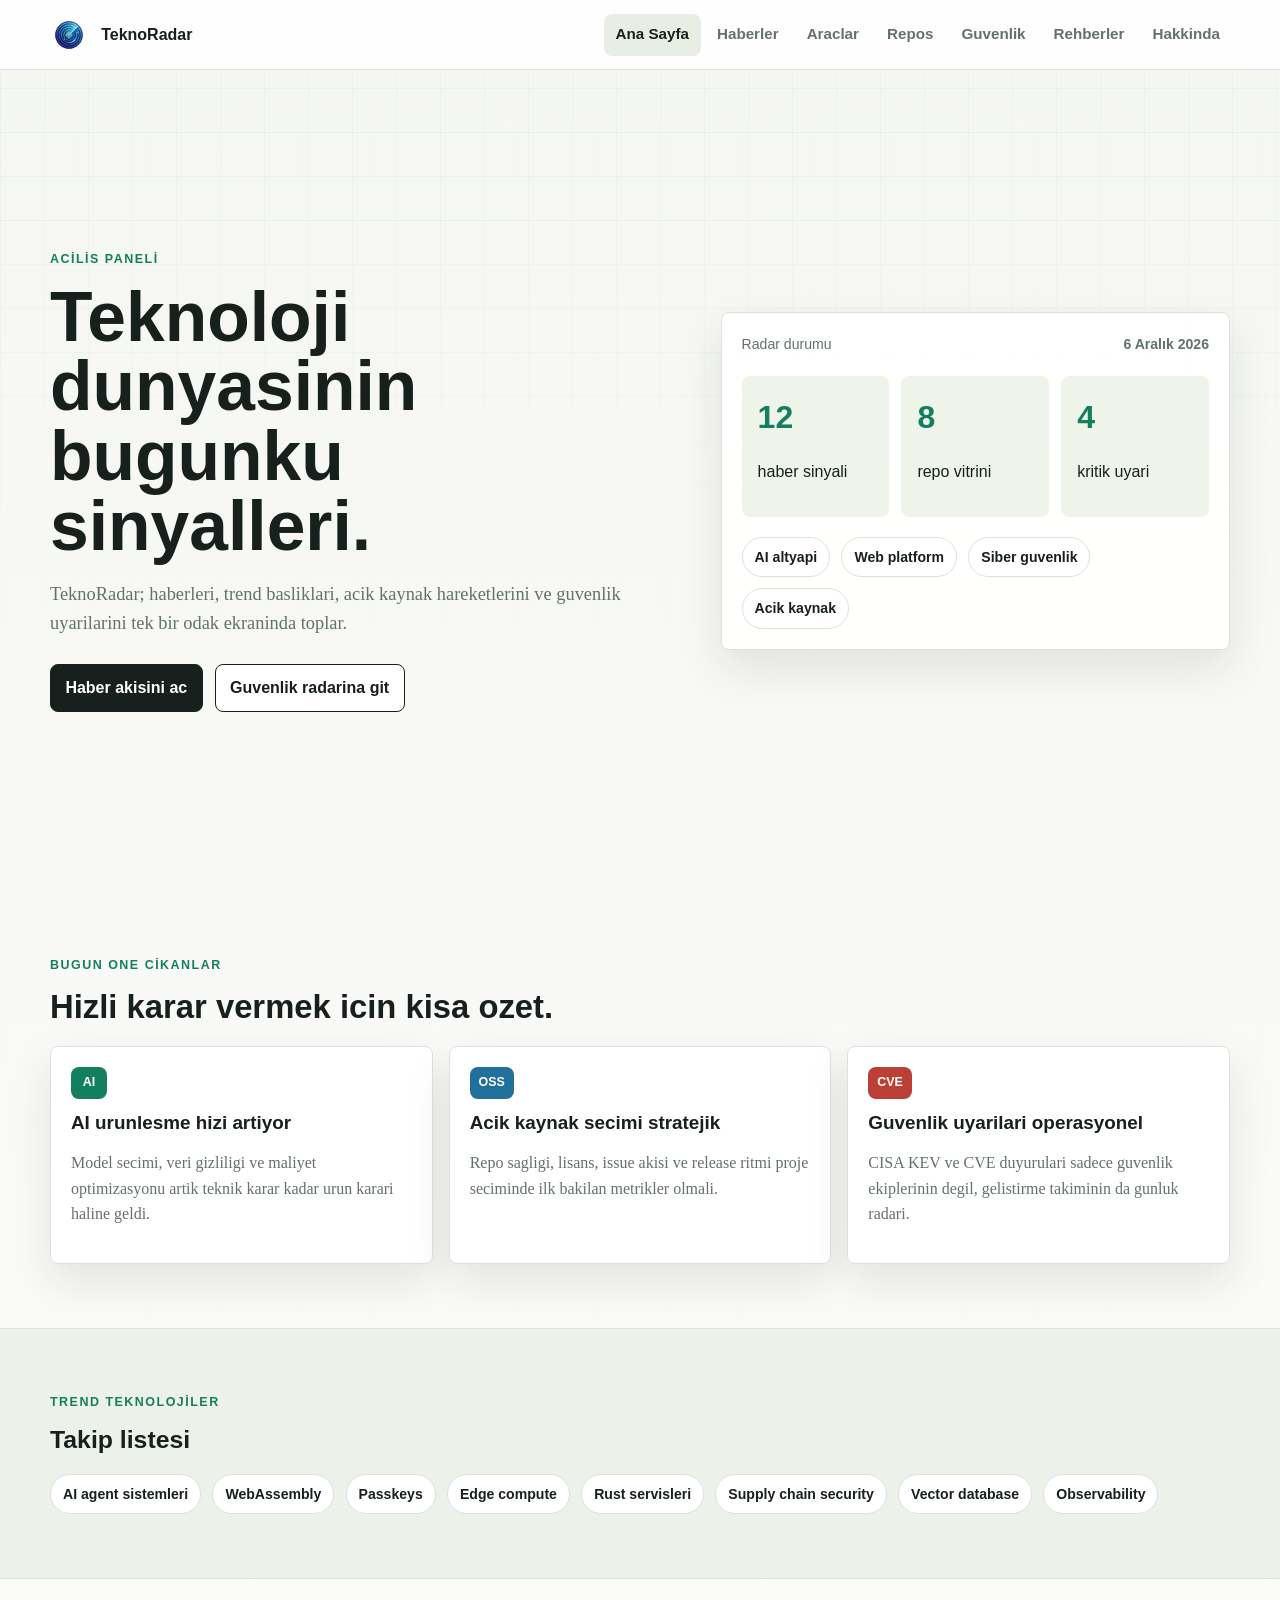
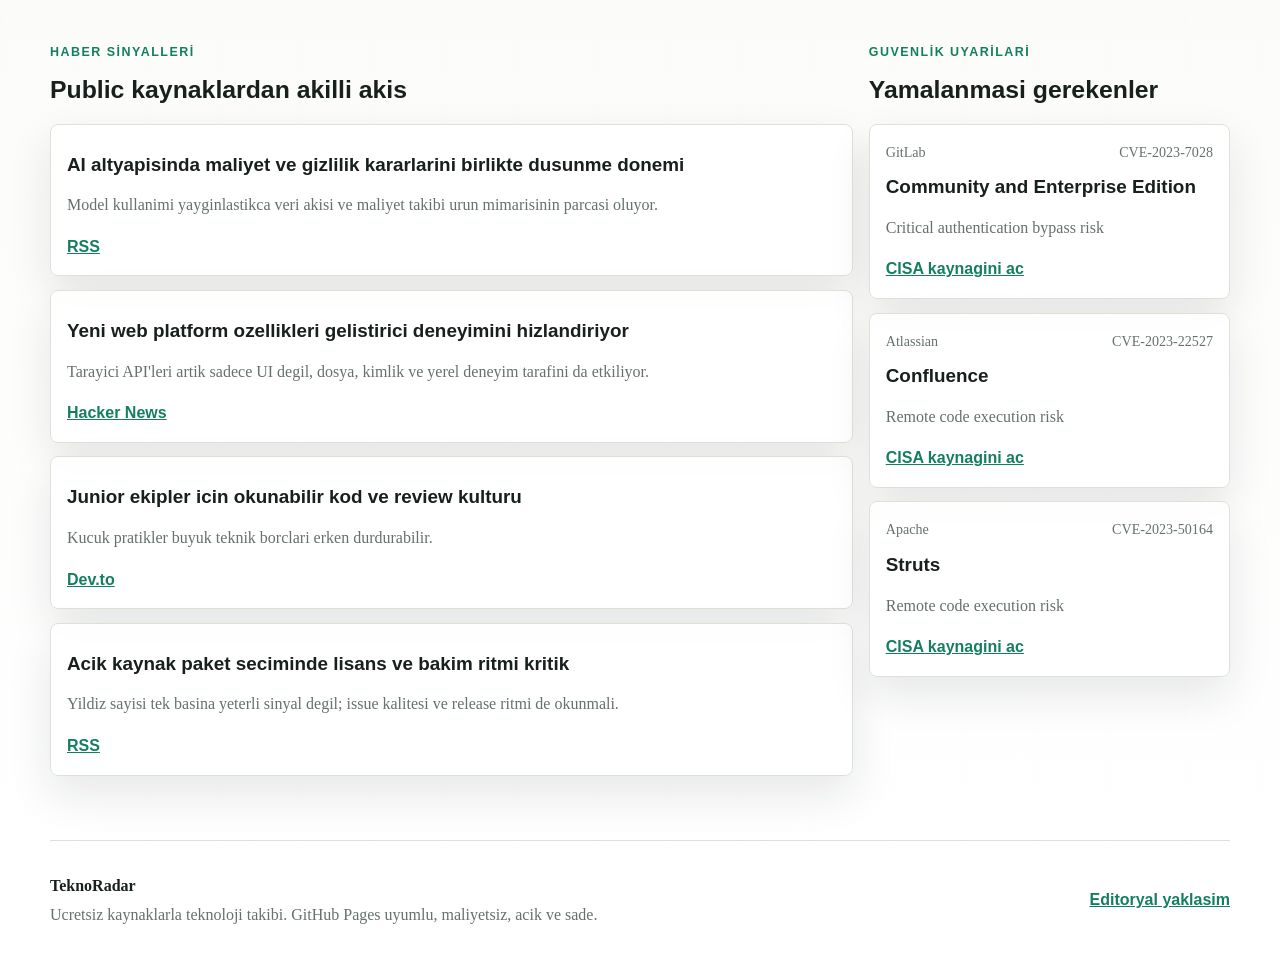
==== index.html @ c49595be "Project changed" ====
<!doctype html>
<html lang="tr">
  <head>
    <meta charset="utf-8">
    <meta name="viewport" content="width=device-width, initial-scale=1">
    <meta name="description" content="TeknoRadar; teknoloji haberleri, acik kaynak projeler, gelistirici araclari ve guvenlik uyarilarini tek ekranda toplayan ucretsiz teknoloji merkezidir.">
    <meta property="og:title" content="TeknoRadar">
    <meta property="og:description" content="Bugunun teknoloji sinyallerini, acik kaynak projelerini ve guvenlik uyarilarini tek panelde takip edin.">
    <meta property="og:type" content="website">
    <title>TeknoRadar | Teknoloji Sinyal Merkezi</title>
    <link rel="icon" href="images/logo.png">
    <link rel="stylesheet" href="style.css">
  </head>
  <body>
    <header class="site-header">
      <a class="brand" href="index.html" aria-label="TeknoRadar ana sayfa">
        <img src="images/logo.png" alt="TeknoRadar" class="brand-logo">
        <span>TeknoRadar</span>
      </a>
      <button class="menu-button" type="button" data-menu-toggle aria-label="Menuyu ac veya kapat">
        <span></span>
        <span></span>
        <span></span>
      </button>
      <nav class="site-nav" data-nav>
        <a href="index.html" aria-current="page">Ana Sayfa</a>
        <a href="haberler.html">Haberler</a>
        <a href="araclar.html">Araclar</a>
        <a href="repos.html">Repos</a>
        <a href="guvenlik.html">Guvenlik</a>
        <a href="rehberler.html">Rehberler</a>
        <a href="hakkinda.html">Hakkinda</a>
      </nav>
    </header>

    <main>
      <section class="hero hero-dashboard">
        <div class="hero-copy">
          <p class="eyebrow">Acilis paneli</p>
          <h1>Teknoloji dunyasinin bugunku sinyalleri.</h1>
          <p class="hero-text">TeknoRadar; haberleri, trend basliklari, acik kaynak hareketlerini ve guvenlik uyarilarini tek bir odak ekraninda toplar.</p>
          <div class="hero-actions">
            <a class="button primary" href="haberler.html">Haber akisini ac</a>
            <a class="button ghost" href="guvenlik.html">Guvenlik radarina git</a>
          </div>
        </div>
        <aside class="signal-board" aria-label="Canli teknoloji ozeti">
          <div class="signal-board-header">
            <span>Radar durumu</span>
            <strong data-current-date>Bugun</strong>
          </div>
          <div class="signal-grid">
            <div>
              <span class="metric" data-metric="news">12</span>
              <p>haber sinyali</p>
            </div>
            <div>
              <span class="metric" data-metric="repos">8</span>
              <p>repo vitrini</p>
            </div>
            <div>
              <span class="metric" data-metric="security">4</span>
              <p>kritik uyari</p>
            </div>
          </div>
          <div class="pulse-list">
            <span>AI altyapi</span>
            <span>Web platform</span>
            <span>Siber guvenlik</span>
            <span>Acik kaynak</span>
          </div>
        </aside>
      </section>

      <section class="section">
        <div class="section-heading">
          <p class="eyebrow">Bugun one cikanlar</p>
          <h2>Hizli karar vermek icin kisa ozet.</h2>
        </div>
        <div class="feature-grid">
          <article class="feature-card accent-green">
            <span class="icon-chip" aria-hidden="true">AI</span>
            <h3>AI urunlesme hizi artiyor</h3>
            <p>Model secimi, veri gizliligi ve maliyet optimizasyonu artik teknik karar kadar urun karari haline geldi.</p>
          </article>
          <article class="feature-card accent-blue">
            <span class="icon-chip" aria-hidden="true">OSS</span>
            <h3>Acik kaynak secimi stratejik</h3>
            <p>Repo sagligi, lisans, issue akisi ve release ritmi proje seciminde ilk bakilan metrikler olmali.</p>
          </article>
          <article class="feature-card accent-red">
            <span class="icon-chip" aria-hidden="true">CVE</span>
            <h3>Guvenlik uyarilari operasyonel</h3>
            <p>CISA KEV ve CVE duyurulari sadece guvenlik ekiplerinin degil, gelistirme takiminin da gunluk radari.</p>
          </article>
        </div>
      </section>

      <section class="section band">
        <div class="section-heading compact">
          <p class="eyebrow">Trend teknolojiler</p>
          <h2>Takip listesi</h2>
        </div>
        <div class="trend-strip" data-trends></div>
      </section>

      <section class="section two-column">
        <div>
          <div class="section-heading compact">
            <p class="eyebrow">Haber sinyalleri</p>
            <h2>Public kaynaklardan akilli akis</h2>
          </div>
          <div class="stack-list" data-home-news>
            <p class="loading">Haberler yukleniyor...</p>
          </div>
        </div>
        <div>
          <div class="section-heading compact">
            <p class="eyebrow">Guvenlik uyarilari</p>
            <h2>Yamalanmasi gerekenler</h2>
          </div>
          <div class="stack-list" data-home-security>
            <p class="loading">Guvenlik verileri yukleniyor...</p>
          </div>
        </div>
      </section>
    </main>

    <footer class="site-footer">
      <div>
        <strong>TeknoRadar</strong>
        <p>Ucretsiz kaynaklarla teknoloji takibi. GitHub Pages uyumlu, maliyetsiz, acik ve sade.</p>
      </div>
      <a href="hakkinda.html">Editoryal yaklasim</a>
    </footer>

    <script src="app.js" defer></script>
  </body>
</html>
---- style.css ----
:root {
  color-scheme: light;
  --ink: #18201d;
  --muted: #65716b;
  --soft: #f3f5ef;
  --paper: #ffffff;
  --line: #dce2d8;
  --green: #147f5f;
  --blue: #216f9b;
  --red: #bc3f36;
  --yellow: #d39a25;
  --graphite: #232826;
  --shadow: 0 18px 44px rgba(24, 32, 29, 0.1);
  --radius: 8px;
}

* {
  box-sizing: border-box;
}

html {
  scroll-behavior: smooth;
}

body {
  margin: 0;
  color: var(--ink);
  background:
    linear-gradient(180deg, rgba(243, 245, 239, 0.86), rgba(255, 255, 255, 0.92)),
    repeating-linear-gradient(90deg, rgba(24, 32, 29, 0.04) 0 1px, transparent 1px 74px);
  font-family: Georgia, "Times New Roman", serif;
  line-height: 1.6;
}

body::before {
  content: "";
  position: fixed;
  inset: 0;
  z-index: -1;
  background-image:
    linear-gradient(rgba(20, 127, 95, 0.07) 1px, transparent 1px),
    linear-gradient(90deg, rgba(33, 111, 155, 0.05) 1px, transparent 1px);
  background-size: 44px 44px;
  mask-image: linear-gradient(to bottom, black, transparent 70%);
}

a {
  color: inherit;
}

img {
  max-width: 100%;
}

.site-header {
  position: sticky;
  top: 0;
  z-index: 10;
  display: flex;
  align-items: center;
  justify-content: space-between;
  gap: 1.25rem;
  padding: 0.85rem clamp(1rem, 4vw, 3rem);
  border-bottom: 1px solid rgba(24, 32, 29, 0.12);
  background: rgba(255, 255, 255, 0.88);
  backdrop-filter: blur(14px);
}

.brand {
  display: inline-flex;
  align-items: center;
  gap: 0.7rem;
  color: var(--ink);
  font-family: "Trebuchet MS", Verdana, sans-serif;
  font-weight: 900;
  text-decoration: none;
}

.brand-logo {
  width: 42px;
  height: 42px;
  object-fit: contain;
}

.site-nav {
  display: flex;
  align-items: center;
  gap: 0.25rem;
  font-family: "Trebuchet MS", Verdana, sans-serif;
}

.site-nav a {
  padding: 0.55rem 0.75rem;
  border-radius: var(--radius);
  color: var(--muted);
  font-size: 0.95rem;
  font-weight: 800;
  text-decoration: none;
}

.site-nav a:hover,
.site-nav a[aria-current="page"] {
  color: var(--ink);
  background: #e8eee4;
}

.menu-button {
  display: none;
  width: 42px;
  height: 42px;
  border: 1px solid var(--line);
  border-radius: var(--radius);
  background: var(--paper);
}

.menu-button span {
  display: block;
  width: 18px;
  height: 2px;
  margin: 4px auto;
  background: var(--ink);
}

.hero,
.page-hero,
.section,
.site-footer {
  width: min(1180px, calc(100% - 2rem));
  margin-inline: auto;
}

.hero {
  display: grid;
  grid-template-columns: minmax(0, 1.1fr) minmax(340px, 0.9fr);
  gap: clamp(1.25rem, 4vw, 3rem);
  min-height: calc(100vh - 78px);
  align-items: center;
  padding-block: clamp(2rem, 5vw, 4rem);
}

.hero h1,
.page-hero h1 {
  max-width: 820px;
  margin: 0;
  font-family: "Trebuchet MS", Verdana, sans-serif;
  font-size: 4.35rem;
  line-height: 1;
  letter-spacing: 0;
}

.hero-text,
.page-hero p {
  max-width: 680px;
  color: var(--muted);
  font-size: 1.15rem;
}

.eyebrow {
  margin: 0 0 0.8rem;
  color: var(--green);
  font-family: "Trebuchet MS", Verdana, sans-serif;
  font-size: 0.78rem;
  font-weight: 900;
  letter-spacing: 0.12em;
  text-transform: uppercase;
}

.hero-actions {
  display: flex;
  flex-wrap: wrap;
  gap: 0.75rem;
  margin-top: 1.6rem;
}

.button,
.filter-button {
  display: inline-flex;
  align-items: center;
  justify-content: center;
  min-height: 42px;
  border: 1px solid var(--ink);
  border-radius: var(--radius);
  padding: 0.65rem 0.9rem;
  font-family: "Trebuchet MS", Verdana, sans-serif;
  font-weight: 900;
  text-decoration: none;
  cursor: pointer;
}

.button.primary,
.filter-button.active {
  color: #fff;
  background: var(--ink);
}

.button.ghost,
.filter-button {
  color: var(--ink);
  background: var(--paper);
}

.signal-board,
.source-panel,
.check-panel,
.text-panel,
.feature-card,
.resource-card,
.repo-card,
.guide-card,
.feed-item,
.stack-item {
  border: 1px solid var(--line);
  border-radius: var(--radius);
  background: rgba(255, 255, 255, 0.9);
  box-shadow: var(--shadow);
}

.signal-board {
  padding: 1.25rem;
  font-family: "Trebuchet MS", Verdana, sans-serif;
}

.signal-board-header,
.feed-meta,
.card-meta,
.repo-stats {
  display: flex;
  align-items: center;
  justify-content: space-between;
  gap: 1rem;
  color: var(--muted);
  font-size: 0.88rem;
}

.signal-grid {
  display: grid;
  grid-template-columns: repeat(3, minmax(0, 1fr));
  gap: 0.75rem;
  margin-block: 1.25rem;
}

.signal-grid div {
  min-height: 112px;
  padding: 1rem;
  border-radius: var(--radius);
  background: #eef4e9;
}

.metric {
  display: block;
  color: var(--green);
  font-size: 2rem;
  font-weight: 900;
}

.pulse-list,
.trend-strip,
.toolbar,
.source-list {
  display: flex;
  flex-wrap: wrap;
  gap: 0.7rem;
}

.pulse-list span,
.trend-chip {
  border: 1px solid var(--line);
  border-radius: 999px;
  padding: 0.5rem 0.75rem;
  background: var(--paper);
  font-family: "Trebuchet MS", Verdana, sans-serif;
  font-size: 0.88rem;
  font-weight: 800;
}

.section {
  padding-block: clamp(2rem, 5vw, 4rem);
}

.section-heading {
  margin-bottom: 1.25rem;
}

.section-heading h2,
.source-panel h2,
.check-panel h2,
.text-panel h2 {
  margin: 0;
  font-family: "Trebuchet MS", Verdana, sans-serif;
  font-size: 2.05rem;
  line-height: 1.12;
  letter-spacing: 0;
}

.section-heading.compact h2 {
  font-size: 1.55rem;
}

.feature-grid,
.resource-grid,
.repo-grid,
.guide-grid,
.principle-grid {
  display: grid;
  grid-template-columns: repeat(3, minmax(0, 1fr));
  gap: 1rem;
}

.feature-card,
.resource-card,
.repo-card,
.guide-card,
.text-panel {
  padding: 1.25rem;
}

.feature-card h3,
.resource-card h3,
.repo-card h3,
.guide-card h3,
.feed-item h3,
.stack-item h3 {
  margin: 0.75rem 0 0.4rem;
  font-family: "Trebuchet MS", Verdana, sans-serif;
  font-size: 1.18rem;
  line-height: 1.25;
  letter-spacing: 0;
}

.feature-card p,
.resource-card p,
.repo-card p,
.guide-card p,
.feed-item p,
.stack-item p,
.text-panel p,
.source-panel p,
.check-panel label {
  color: var(--muted);
}

.icon-chip,
.tag {
  display: inline-flex;
  align-items: center;
  justify-content: center;
  min-width: 36px;
  height: 32px;
  border-radius: var(--radius);
  padding-inline: 0.55rem;
  color: #fff;
  background: var(--graphite);
  font-family: "Trebuchet MS", Verdana, sans-serif;
  font-size: 0.78rem;
  font-weight: 900;
}

.accent-green .icon-chip { background: var(--green); }
.accent-blue .icon-chip { background: var(--blue); }
.accent-red .icon-chip { background: var(--red); }

.band {
  width: 100%;
  max-width: none;
  padding-inline: max(1rem, calc((100% - 1180px) / 2));
  border-block: 1px solid var(--line);
  background: rgba(232, 238, 228, 0.76);
}

.two-column,
.news-layout {
  display: grid;
  grid-template-columns: minmax(0, 1fr) minmax(300px, 0.45fr);
  gap: 1rem;
  align-items: start;
}

.stack-list,
.feed-list {
  display: grid;
  gap: 0.85rem;
}

.stack-item,
.feed-item {
  padding: 1rem;
}

.feed-item a,
.stack-item a,
.resource-card a,
.repo-card a,
.source-list a,
.site-footer a {
  color: var(--green);
  font-family: "Trebuchet MS", Verdana, sans-serif;
  font-weight: 900;
}

.source-panel,
.check-panel {
  padding: 1.25rem;
  position: sticky;
  top: 92px;
}

.check-panel {
  display: grid;
  gap: 0.8rem;
}

.check-panel label {
  display: flex;
  align-items: flex-start;
  gap: 0.6rem;
}

.page-hero {
  padding-block: clamp(3rem, 7vw, 5rem) clamp(1.5rem, 4vw, 3rem);
}

.toolbar {
  width: min(1180px, calc(100% - 2rem));
  margin: 0 auto;
  padding-bottom: 1rem;
}

.resource-card,
.repo-card,
.guide-card {
  display: grid;
  gap: 0.65rem;
}

.repo-stats span {
  padding: 0.25rem 0.45rem;
  border-radius: var(--radius);
  background: #edf2e9;
}

.principle-grid {
  grid-template-columns: repeat(4, minmax(0, 1fr));
}

.principle-grid div {
  display: grid;
  gap: 0.3rem;
  padding: 1rem;
  border-left: 4px solid var(--green);
  background: rgba(255, 255, 255, 0.66);
}

.principle-grid strong {
  font-family: "Trebuchet MS", Verdana, sans-serif;
}

.principle-grid span,
.loading {
  color: var(--muted);
}

.site-footer {
  display: flex;
  align-items: center;
  justify-content: space-between;
  gap: 1rem;
  padding-block: 2rem;
  border-top: 1px solid var(--line);
}

.site-footer p {
  margin: 0.25rem 0 0;
  color: var(--muted);
}

@media (max-width: 940px) {
  .menu-button {
    display: block;
  }

  .site-nav {
    position: absolute;
    inset: 100% 1rem auto 1rem;
    display: none;
    flex-direction: column;
    align-items: stretch;
    padding: 0.75rem;
    border: 1px solid var(--line);
    border-radius: var(--radius);
    background: var(--paper);
    box-shadow: var(--shadow);
  }

  .site-nav.is-open {
    display: flex;
  }

  .hero,
  .two-column,
  .news-layout {
    grid-template-columns: 1fr;
  }

  .hero {
    min-height: auto;
  }

  .hero h1,
  .page-hero h1 {
    font-size: 3rem;
  }

  .feature-grid,
  .resource-grid,
  .repo-grid,
  .guide-grid,
  .principle-grid {
    grid-template-columns: repeat(2, minmax(0, 1fr));
  }

  .source-panel,
  .check-panel {
    position: static;
  }
}

@media (max-width: 620px) {
  .hero,
  .page-hero,
  .section,
  .site-footer,
  .toolbar {
    width: min(100% - 1rem, 1180px);
  }

  .site-header {
    padding-inline: 0.75rem;
  }

  .brand span {
    font-size: 0.95rem;
  }

  .hero h1,
  .page-hero h1 {
    font-size: 2.35rem;
  }

  .signal-grid,
  .feature-grid,
  .resource-grid,
  .repo-grid,
  .guide-grid,
  .principle-grid {
    grid-template-columns: 1fr;
  }

  .hero-actions,
  .button,
  .filter-button,
  .site-footer {
    width: 100%;
  }

  .site-footer {
    flex-direction: column;
    align-items: flex-start;
  }
}
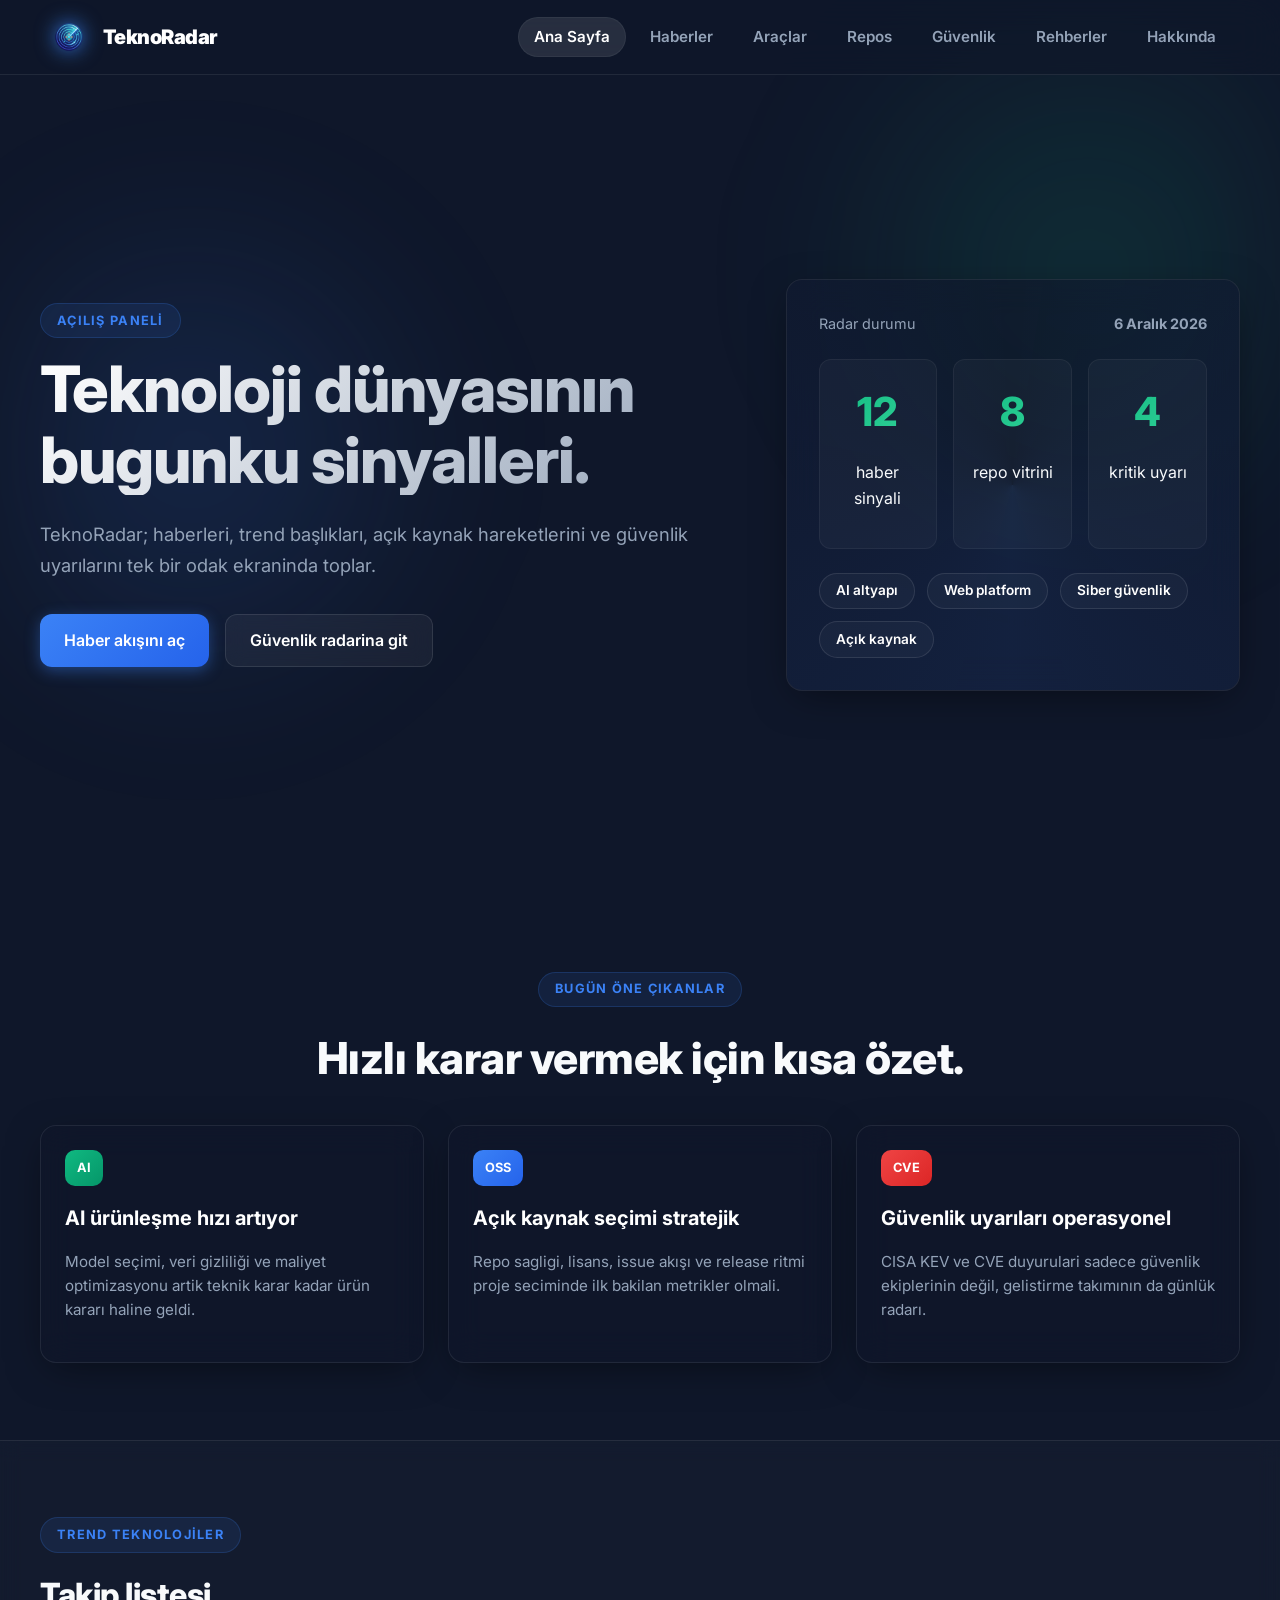
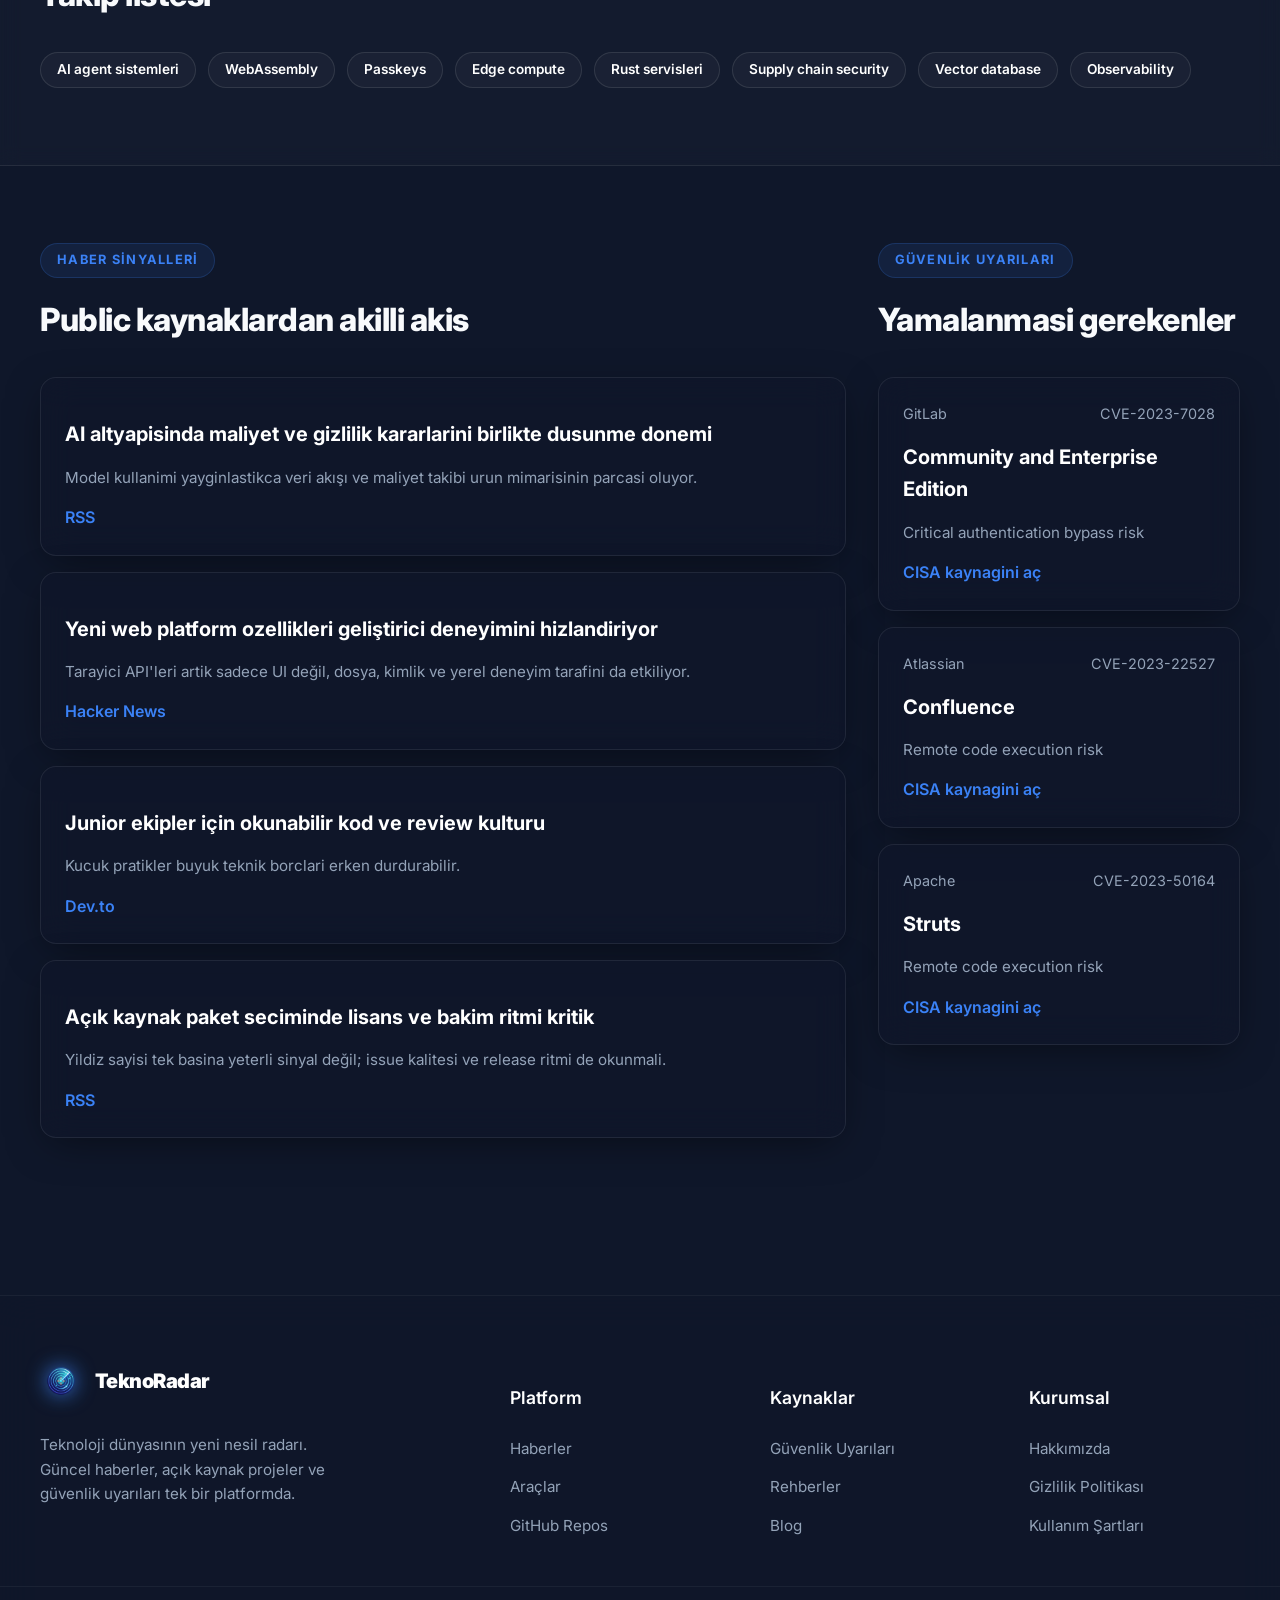
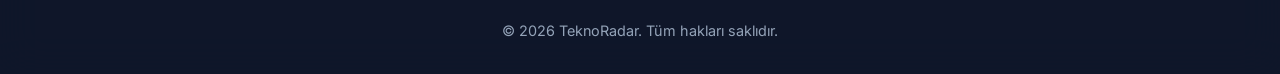
==== commit 674fe8d3: "Refactor: Professional file structure, UI design, and Turkish localization" ====
--- a/index.html
+++ b/index.html
@@ -3,13 +3,13 @@
   <head>
     <meta charset="utf-8">
     <meta name="viewport" content="width=device-width, initial-scale=1">
-    <meta name="description" content="TeknoRadar; teknoloji haberleri, acik kaynak projeler, gelistirici araclari ve guvenlik uyarilarini tek ekranda toplayan ucretsiz teknoloji merkezidir.">
+    <meta name="description" content="TeknoRadar; teknoloji haberleri, açık kaynak projeler, geliştirici araclari ve güvenlik uyarılarını tek ekranda toplayan ücretsiz teknoloji merkezidir.">
     <meta property="og:title" content="TeknoRadar">
-    <meta property="og:description" content="Bugunun teknoloji sinyallerini, acik kaynak projelerini ve guvenlik uyarilarini tek panelde takip edin.">
+    <meta property="og:description" content="Bugünün teknoloji sinyallerini, açık kaynak projelerini ve güvenlik uyarılarını tek panelde takip edin.">
     <meta property="og:type" content="website">
     <title>TeknoRadar | Teknoloji Sinyal Merkezi</title>
     <link rel="icon" href="images/logo.png">
-    <link rel="stylesheet" href="style.css">
+    <link rel="stylesheet" href="css/style.css">
   </head>
   <body>
     <header class="site-header">
@@ -17,37 +17,37 @@
         <img src="images/logo.png" alt="TeknoRadar" class="brand-logo">
         <span>TeknoRadar</span>
       </a>
-      <button class="menu-button" type="button" data-menu-toggle aria-label="Menuyu ac veya kapat">
+      <button class="menu-button" type="button" data-menu-toggle aria-label="Menüyü aç veya kapat">
         <span></span>
         <span></span>
         <span></span>
       </button>
       <nav class="site-nav" data-nav>
         <a href="index.html" aria-current="page">Ana Sayfa</a>
-        <a href="haberler.html">Haberler</a>
-        <a href="araclar.html">Araclar</a>
-        <a href="repos.html">Repos</a>
-        <a href="guvenlik.html">Guvenlik</a>
-        <a href="rehberler.html">Rehberler</a>
-        <a href="hakkinda.html">Hakkinda</a>
+        <a href="pages/haberler.html">Haberler</a>
+        <a href="pages/araclar.html">Araçlar</a>
+        <a href="pages/repos.html">Repos</a>
+        <a href="pages/guvenlik.html">Güvenlik</a>
+        <a href="pages/rehberler.html">Rehberler</a>
+        <a href="pages/hakkinda.html">Hakkında</a>
       </nav>
     </header>
 
     <main>
       <section class="hero hero-dashboard">
         <div class="hero-copy">
-          <p class="eyebrow">Acilis paneli</p>
-          <h1>Teknoloji dunyasinin bugunku sinyalleri.</h1>
-          <p class="hero-text">TeknoRadar; haberleri, trend basliklari, acik kaynak hareketlerini ve guvenlik uyarilarini tek bir odak ekraninda toplar.</p>
+          <p class="eyebrow">Açılış paneli</p>
+          <h1>Teknoloji dünyasının bugunku sinyalleri.</h1>
+          <p class="hero-text">TeknoRadar; haberleri, trend başlıkları, açık kaynak hareketlerini ve güvenlik uyarılarını tek bir odak ekraninda toplar.</p>
           <div class="hero-actions">
-            <a class="button primary" href="haberler.html">Haber akisini ac</a>
-            <a class="button ghost" href="guvenlik.html">Guvenlik radarina git</a>
+            <a class="button primary" href="pages/haberler.html">Haber akışını aç</a>
+            <a class="button ghost" href="pages/guvenlik.html">Güvenlik radarina git</a>
           </div>
         </div>
         <aside class="signal-board" aria-label="Canli teknoloji ozeti">
           <div class="signal-board-header">
             <span>Radar durumu</span>
-            <strong data-current-date>Bugun</strong>
+            <strong data-current-date>Bugün</strong>
           </div>
           <div class="signal-grid">
             <div>
@@ -60,38 +60,38 @@
             </div>
             <div>
               <span class="metric" data-metric="security">4</span>
-              <p>kritik uyari</p>
+              <p>kritik uyarı</p>
             </div>
           </div>
           <div class="pulse-list">
-            <span>AI altyapi</span>
+            <span>AI altyapı</span>
             <span>Web platform</span>
-            <span>Siber guvenlik</span>
-            <span>Acik kaynak</span>
+            <span>Siber güvenlik</span>
+            <span>Açık kaynak</span>
           </div>
         </aside>
       </section>
 
       <section class="section">
         <div class="section-heading">
-          <p class="eyebrow">Bugun one cikanlar</p>
-          <h2>Hizli karar vermek icin kisa ozet.</h2>
+          <p class="eyebrow">Bugün öne çıkanlar</p>
+          <h2>Hızlı karar vermek için kısa özet.</h2>
         </div>
         <div class="feature-grid">
           <article class="feature-card accent-green">
             <span class="icon-chip" aria-hidden="true">AI</span>
-            <h3>AI urunlesme hizi artiyor</h3>
-            <p>Model secimi, veri gizliligi ve maliyet optimizasyonu artik teknik karar kadar urun karari haline geldi.</p>
+            <h3>AI ürünleşme hızı artıyor</h3>
+            <p>Model seçimi, veri gizliliği ve maliyet optimizasyonu artik teknik karar kadar ürün kararı haline geldi.</p>
           </article>
           <article class="feature-card accent-blue">
             <span class="icon-chip" aria-hidden="true">OSS</span>
-            <h3>Acik kaynak secimi stratejik</h3>
-            <p>Repo sagligi, lisans, issue akisi ve release ritmi proje seciminde ilk bakilan metrikler olmali.</p>
+            <h3>Açık kaynak seçimi stratejik</h3>
+            <p>Repo sagligi, lisans, issue akışı ve release ritmi proje seciminde ilk bakilan metrikler olmali.</p>
           </article>
           <article class="feature-card accent-red">
             <span class="icon-chip" aria-hidden="true">CVE</span>
-            <h3>Guvenlik uyarilari operasyonel</h3>
-            <p>CISA KEV ve CVE duyurulari sadece guvenlik ekiplerinin degil, gelistirme takiminin da gunluk radari.</p>
+            <h3>Güvenlik uyarıları operasyonel</h3>
+            <p>CISA KEV ve CVE duyurulari sadece güvenlik ekiplerinin değil, gelistirme takımının da günlük radarı.</p>
           </article>
         </div>
       </section>
@@ -116,24 +116,55 @@
         </div>
         <div>
           <div class="section-heading compact">
-            <p class="eyebrow">Guvenlik uyarilari</p>
+            <p class="eyebrow">Güvenlik uyarıları</p>
             <h2>Yamalanmasi gerekenler</h2>
           </div>
           <div class="stack-list" data-home-security>
-            <p class="loading">Guvenlik verileri yukleniyor...</p>
+            <p class="loading">Güvenlik verileri yukleniyor...</p>
           </div>
         </div>
       </section>
     </main>
 
-    <footer class="site-footer">
-      <div>
-        <strong>TeknoRadar</strong>
-        <p>Ucretsiz kaynaklarla teknoloji takibi. GitHub Pages uyumlu, maliyetsiz, acik ve sade.</p>
-      </div>
-      <a href="hakkinda.html">Editoryal yaklasim</a>
-    </footer>
+    <footer class="pro-footer">
+  <div class="footer-content">
+    <div class="footer-brand">
+      <a class="brand" href="index.html">
+        <img src="images/logo.png" alt="TeknoRadar" class="brand-logo">
+        <span>TeknoRadar</span>
+      </a>
+      <p>Teknoloji dünyasının yeni nesil radarı. Güncel haberler, açık kaynak projeler ve güvenlik uyarıları tek bir platformda.</p>
+    </div>
+    <div class="footer-links">
+      <h4>Platform</h4>
+      <ul>
+        <li><a href="pages/haberler.html">Haberler</a></li>
+        <li><a href="pages/araclar.html">Araçlar</a></li>
+        <li><a href="pages/repos.html">GitHub Repos</a></li>
+      </ul>
+    </div>
+    <div class="footer-links">
+      <h4>Kaynaklar</h4>
+      <ul>
+        <li><a href="pages/guvenlik.html">Güvenlik Uyarıları</a></li>
+        <li><a href="pages/rehberler.html">Rehberler</a></li>
+        <li><a href="pages/blog.html">Blog</a></li>
+      </ul>
+    </div>
+    <div class="footer-links">
+      <h4>Kurumsal</h4>
+      <ul>
+        <li><a href="pages/hakkinda.html">Hakkımızda</a></li>
+        <li><a href="#">Gizlilik Politikası</a></li>
+        <li><a href="#">Kullanım Şartları</a></li>
+      </ul>
+    </div>
+  </div>
+  <div class="footer-bottom">
+    &copy; 2026 TeknoRadar. Tüm hakları saklıdır.
+  </div>
+</footer>
 
-    <script src="app.js" defer></script>
+    <script src="js/app.js" defer></script>
   </body>
 </html>
--- a/css/style.css
+++ b/css/style.css
@@ -0,0 +1,686 @@
+@import url('https://fonts.googleapis.com/css2?family=Inter:wght@300;400;500;600;700;800;900&display=swap');
+
+:root {
+  color-scheme: dark;
+  --ink: #f8fafc;
+  --muted: #94a3b8;
+  --soft: #1e293b;
+  --paper: #0f172a;
+  --line: rgba(255, 255, 255, 0.1);
+  --green: #10b981;
+  --blue: #3b82f6;
+  --red: #ef4444;
+  --yellow: #f59e0b;
+  --graphite: rgba(255, 255, 255, 0.05);
+  --shadow: 0 10px 40px -10px rgba(0,0,0,0.5);
+  --glow: 0 0 20px rgba(59, 130, 246, 0.5);
+  --radius: 16px;
+  --font-main: 'Inter', system-ui, -apple-system, sans-serif;
+  --glass-bg: rgba(15, 23, 42, 0.6);
+  --glass-border: 1px solid rgba(255, 255, 255, 0.08);
+}
+
+* {
+  box-sizing: border-box;
+}
+
+html {
+  scroll-behavior: smooth;
+}
+
+body {
+  margin: 0;
+  color: var(--ink);
+  background: var(--paper);
+  font-family: var(--font-main);
+  line-height: 1.6;
+  overflow-x: hidden;
+}
+
+/* Background animated gradient/mesh */
+body::before {
+  content: "";
+  position: fixed;
+  inset: 0;
+  z-index: -1;
+  background: 
+    radial-gradient(circle at 15% 50%, rgba(59, 130, 246, 0.15), transparent 25%),
+    radial-gradient(circle at 85% 30%, rgba(16, 185, 129, 0.15), transparent 25%);
+  filter: blur(60px);
+  animation: pulseBg 15s ease-in-out infinite alternate;
+}
+
+@keyframes pulseBg {
+  0% { transform: scale(1); }
+  100% { transform: scale(1.1); }
+}
+
+a {
+  color: inherit;
+  transition: all 0.3s ease;
+}
+
+img {
+  max-width: 100%;
+}
+
+.site-header {
+  position: sticky;
+  top: 0;
+  z-index: 100;
+  display: flex;
+  align-items: center;
+  justify-content: space-between;
+  gap: 1.25rem;
+  padding: 1rem clamp(1rem, 4vw, 3rem);
+  border-bottom: var(--glass-border);
+  background: rgba(15, 23, 42, 0.7);
+  backdrop-filter: blur(20px);
+  -webkit-backdrop-filter: blur(20px);
+}
+
+.brand {
+  display: inline-flex;
+  align-items: center;
+  gap: 0.8rem;
+  color: #fff;
+  font-weight: 900;
+  font-size: 1.25rem;
+  text-decoration: none;
+  letter-spacing: -0.5px;
+}
+
+.brand-logo {
+  width: 42px;
+  height: 42px;
+  object-fit: contain;
+  filter: drop-shadow(0 0 10px rgba(59, 130, 246, 0.8));
+}
+
+.site-nav {
+  display: flex;
+  align-items: center;
+  gap: 0.5rem;
+}
+
+.site-nav a {
+  padding: 0.5rem 1rem;
+  border-radius: 99px;
+  color: var(--muted);
+  font-size: 0.95rem;
+  font-weight: 600;
+  text-decoration: none;
+  transition: all 0.3s ease;
+}
+
+.site-nav a:hover,
+.site-nav a[aria-current="page"] {
+  color: #fff;
+  background: rgba(255, 255, 255, 0.1);
+  box-shadow: inset 0 0 0 1px rgba(255, 255, 255, 0.05);
+}
+
+.menu-button {
+  display: none;
+  width: 42px;
+  height: 42px;
+  border: var(--glass-border);
+  border-radius: 12px;
+  background: var(--glass-bg);
+  backdrop-filter: blur(10px);
+  cursor: pointer;
+}
+
+.menu-button span {
+  display: block;
+  width: 20px;
+  height: 2px;
+  margin: 5px auto;
+  background: #fff;
+  transition: 0.3s;
+}
+
+.hero,
+.page-hero,
+.section,
+.site-footer {
+  width: min(1200px, calc(100% - 2rem));
+  margin-inline: auto;
+}
+
+.hero {
+  display: grid;
+  grid-template-columns: minmax(0, 1.2fr) minmax(340px, 0.8fr);
+  gap: clamp(2rem, 5vw, 4rem);
+  min-height: calc(100vh - 80px);
+  align-items: center;
+  padding-block: clamp(3rem, 6vw, 6rem);
+}
+
+.hero h1,
+.page-hero h1 {
+  max-width: 820px;
+  margin: 0;
+  font-size: clamp(3rem, 5vw, 4.5rem);
+  font-weight: 800;
+  line-height: 1.1;
+  letter-spacing: -1px;
+  background: linear-gradient(135deg, #fff 0%, #94a3b8 100%);
+  -webkit-background-clip: text;
+  -webkit-text-fill-color: transparent;
+}
+
+.hero-text,
+.page-hero p {
+  margin-top: 1.5rem;
+  max-width: 680px;
+  color: var(--muted);
+  font-size: 1.15rem;
+  line-height: 1.7;
+}
+
+.eyebrow {
+  display: inline-block;
+  margin: 0 0 1rem;
+  padding: 0.4rem 1rem;
+  border-radius: 99px;
+  background: rgba(59, 130, 246, 0.1);
+  color: var(--blue);
+  font-size: 0.8rem;
+  font-weight: 700;
+  letter-spacing: 0.1em;
+  text-transform: uppercase;
+  border: 1px solid rgba(59, 130, 246, 0.2);
+}
+
+.hero-actions {
+  display: flex;
+  flex-wrap: wrap;
+  gap: 1rem;
+  margin-top: 2rem;
+}
+
+.button,
+.filter-button {
+  display: inline-flex;
+  align-items: center;
+  justify-content: center;
+  min-height: 48px;
+  border-radius: 12px;
+  padding: 0.8rem 1.5rem;
+  font-weight: 600;
+  font-size: 1rem;
+  text-decoration: none;
+  cursor: pointer;
+  transition: all 0.3s cubic-bezier(0.4, 0, 0.2, 1);
+}
+
+.button.primary,
+.filter-button.active {
+  color: #fff;
+  background: linear-gradient(135deg, var(--blue), #2563eb);
+  border: none;
+  box-shadow: 0 4px 15px rgba(59, 130, 246, 0.4);
+}
+
+.button.primary:hover {
+  transform: translateY(-2px);
+  box-shadow: 0 8px 25px rgba(59, 130, 246, 0.6);
+}
+
+.button.ghost,
+.filter-button {
+  color: #fff;
+  background: rgba(255, 255, 255, 0.05);
+  border: 1px solid rgba(255, 255, 255, 0.1);
+  backdrop-filter: blur(10px);
+}
+
+.button.ghost:hover,
+.filter-button:hover {
+  background: rgba(255, 255, 255, 0.1);
+  border-color: rgba(255, 255, 255, 0.2);
+}
+
+.signal-board,
+.source-panel,
+.check-panel,
+.text-panel,
+.feature-card,
+.resource-card,
+.repo-card,
+.guide-card,
+.feed-item,
+.stack-item {
+  border: var(--glass-border);
+  border-radius: var(--radius);
+  background: var(--glass-bg);
+  backdrop-filter: blur(16px);
+  -webkit-backdrop-filter: blur(16px);
+  box-shadow: var(--shadow);
+  transition: transform 0.3s ease, border-color 0.3s ease;
+}
+
+.signal-board {
+  padding: 2rem;
+  position: relative;
+  overflow: hidden;
+}
+
+.signal-board::before {
+  content: "";
+  position: absolute;
+  top: -50%;
+  left: -50%;
+  width: 200%;
+  height: 200%;
+  background: conic-gradient(from 0deg at 50% 50%, transparent 0%, rgba(59, 130, 246, 0.1) 50%, transparent 100%);
+  animation: rotate 10s linear infinite;
+  z-index: -1;
+}
+
+@keyframes rotate {
+  100% { transform: rotate(360deg); }
+}
+
+.signal-board-header,
+.feed-meta,
+.card-meta,
+.repo-stats {
+  display: flex;
+  align-items: center;
+  justify-content: space-between;
+  gap: 1rem;
+  color: var(--muted);
+  font-size: 0.9rem;
+}
+
+.signal-grid {
+  display: grid;
+  grid-template-columns: repeat(3, minmax(0, 1fr));
+  gap: 1rem;
+  margin-block: 1.5rem;
+}
+
+.signal-grid div {
+  padding: 1.25rem 1rem;
+  border-radius: 12px;
+  background: rgba(255, 255, 255, 0.03);
+  border: 1px solid rgba(255, 255, 255, 0.05);
+  text-align: center;
+}
+
+.metric {
+  display: block;
+  font-size: 2.5rem;
+  font-weight: 800;
+  background: linear-gradient(135deg, var(--green), #34d399);
+  -webkit-background-clip: text;
+  -webkit-text-fill-color: transparent;
+  margin-bottom: 0.5rem;
+}
+
+.pulse-list,
+.trend-strip,
+.toolbar,
+.source-list {
+  display: flex;
+  flex-wrap: wrap;
+  gap: 0.75rem;
+}
+
+.pulse-list span,
+.trend-chip {
+  border: 1px solid rgba(255, 255, 255, 0.1);
+  border-radius: 99px;
+  padding: 0.4rem 1rem;
+  background: rgba(255, 255, 255, 0.03);
+  font-size: 0.85rem;
+  font-weight: 600;
+  color: #fff;
+}
+
+.section {
+  padding-block: clamp(3rem, 6vw, 6rem);
+}
+
+.section-heading {
+  margin-bottom: 2rem;
+  text-align: center;
+}
+
+.section-heading h2,
+.source-panel h2,
+.check-panel h2,
+.text-panel h2 {
+  margin: 0;
+  font-size: clamp(2rem, 4vw, 2.75rem);
+  font-weight: 800;
+  letter-spacing: -0.5px;
+}
+
+.section-heading.compact {
+  text-align: left;
+}
+
+.section-heading.compact h2 {
+  font-size: 2rem;
+}
+
+.feature-grid,
+.resource-grid,
+.repo-grid,
+.guide-grid,
+.principle-grid {
+  display: grid;
+  grid-template-columns: repeat(3, minmax(0, 1fr));
+  gap: 1.5rem;
+}
+
+.feature-card,
+.resource-card,
+.repo-card,
+.guide-card,
+.text-panel {
+  padding: 1.5rem;
+}
+
+.feature-card:hover,
+.resource-card:hover,
+.repo-card:hover,
+.guide-card:hover {
+  transform: translateY(-5px);
+  border-color: rgba(255, 255, 255, 0.2);
+}
+
+.feature-card h3,
+.resource-card h3,
+.repo-card h3,
+.guide-card h3,
+.feed-item h3,
+.stack-item h3 {
+  margin: 1rem 0 0.5rem;
+  font-size: 1.25rem;
+  font-weight: 700;
+  color: #fff;
+}
+
+.feature-card p,
+.resource-card p,
+.repo-card p,
+.guide-card p,
+.feed-item p,
+.stack-item p,
+.text-panel p,
+.source-panel p,
+.check-panel label {
+  color: var(--muted);
+  font-size: 0.95rem;
+}
+
+.icon-chip,
+.tag {
+  display: inline-flex;
+  align-items: center;
+  justify-content: center;
+  height: 36px;
+  border-radius: 10px;
+  padding-inline: 0.75rem;
+  color: #fff;
+  font-size: 0.8rem;
+  font-weight: 700;
+}
+
+.accent-green .icon-chip { background: linear-gradient(135deg, var(--green), #059669); }
+.accent-blue .icon-chip { background: linear-gradient(135deg, var(--blue), #2563eb); }
+.accent-red .icon-chip { background: linear-gradient(135deg, var(--red), #dc2626); }
+
+.band {
+  width: 100vw;
+  max-width: none;
+  margin-left: calc(-50vw + 50%);
+  padding-inline: max(1rem, calc((100vw - 1200px) / 2));
+  border-block: var(--glass-border);
+  background: rgba(255,255,255,0.02);
+  backdrop-filter: blur(10px);
+}
+
+.two-column,
+.news-layout {
+  display: grid;
+  grid-template-columns: minmax(0, 1fr) minmax(320px, 0.45fr);
+  gap: 2rem;
+  align-items: start;
+}
+
+.stack-list,
+.feed-list {
+  display: grid;
+  gap: 1rem;
+}
+
+.stack-item,
+.feed-item {
+  padding: 1.5rem;
+}
+
+.feed-item a,
+.stack-item a,
+.resource-card a,
+.repo-card a,
+.source-list a {
+  color: var(--blue);
+  font-weight: 600;
+  text-decoration: none;
+}
+
+.feed-item a:hover,
+.stack-item a:hover {
+  text-decoration: underline;
+}
+
+.source-panel,
+.check-panel {
+  padding: 1.5rem;
+  position: sticky;
+  top: 100px;
+}
+
+.check-panel {
+  display: grid;
+  gap: 1rem;
+}
+
+.check-panel label {
+  display: flex;
+  align-items: flex-start;
+  gap: 0.75rem;
+  cursor: pointer;
+}
+
+.check-panel input[type="checkbox"] {
+  width: 18px;
+  height: 18px;
+  accent-color: var(--blue);
+  margin-top: 2px;
+}
+
+.page-hero {
+  padding-block: clamp(4rem, 8vw, 6rem) clamp(2rem, 5vw, 4rem);
+  text-align: center;
+}
+
+.page-hero h1 {
+  margin-inline: auto;
+}
+
+.page-hero p {
+  margin-inline: auto;
+}
+
+.toolbar {
+  width: min(1200px, calc(100% - 2rem));
+  margin: 0 auto;
+  padding-bottom: 2rem;
+}
+
+.resource-card,
+.repo-card,
+.guide-card {
+  display: grid;
+  gap: 0.75rem;
+}
+
+.repo-stats span {
+  padding: 0.3rem 0.6rem;
+  border-radius: 8px;
+  background: rgba(255, 255, 255, 0.05);
+  font-size: 0.8rem;
+  font-weight: 600;
+}
+
+.principle-grid {
+  grid-template-columns: repeat(4, minmax(0, 1fr));
+}
+
+.principle-grid div {
+  display: grid;
+  gap: 0.5rem;
+  padding: 1.5rem;
+  border-radius: 12px;
+  border-left: 4px solid var(--blue);
+  background: rgba(255, 255, 255, 0.03);
+  backdrop-filter: blur(10px);
+}
+
+.principle-grid strong {
+  color: #fff;
+  font-size: 1.1rem;
+}
+
+/* Beautiful Professional Footer */
+.pro-footer {
+  margin-top: 5rem;
+  padding-top: 4rem;
+  border-top: 1px solid rgba(255, 255, 255, 0.05);
+  background: rgba(15, 23, 42, 0.8);
+  backdrop-filter: blur(20px);
+}
+
+.footer-content {
+  width: min(1200px, calc(100% - 2rem));
+  margin-inline: auto;
+  display: grid;
+  grid-template-columns: 2fr 1fr 1fr 1fr;
+  gap: 3rem;
+  padding-bottom: 3rem;
+}
+
+.footer-brand {
+  max-width: 320px;
+}
+
+.footer-brand .brand {
+  margin-bottom: 1rem;
+}
+
+.footer-brand p {
+  color: var(--muted);
+  font-size: 0.95rem;
+  line-height: 1.6;
+}
+
+.footer-links h4 {
+  color: #fff;
+  font-size: 1.1rem;
+  margin-bottom: 1.5rem;
+  font-weight: 600;
+}
+
+.footer-links ul {
+  list-style: none;
+  padding: 0;
+  margin: 0;
+  display: grid;
+  gap: 0.8rem;
+}
+
+.footer-links a {
+  color: var(--muted);
+  text-decoration: none;
+  font-size: 0.95rem;
+  transition: color 0.2s;
+}
+
+.footer-links a:hover {
+  color: var(--blue);
+}
+
+.footer-bottom {
+  border-top: 1px solid rgba(255, 255, 255, 0.05);
+  padding-block: 2rem;
+  text-align: center;
+  color: var(--muted);
+  font-size: 0.9rem;
+}
+
+/* Responsive */
+@media (max-width: 992px) {
+  .hero,
+  .two-column,
+  .news-layout {
+    grid-template-columns: 1fr;
+  }
+  
+  .feature-grid,
+  .resource-grid,
+  .repo-grid,
+  .guide-grid,
+  .principle-grid {
+    grid-template-columns: repeat(2, minmax(0, 1fr));
+  }
+
+  .footer-content {
+    grid-template-columns: 1fr 1fr;
+  }
+}
+
+@media (max-width: 768px) {
+  .menu-button {
+    display: block;
+  }
+
+  .site-nav {
+    position: absolute;
+    inset: 100% 1rem auto 1rem;
+    display: none;
+    flex-direction: column;
+    padding: 1rem;
+    border: var(--glass-border);
+    border-radius: var(--radius);
+    background: var(--glass-bg);
+    backdrop-filter: blur(20px);
+  }
+
+  .site-nav.is-open {
+    display: flex;
+  }
+
+  .hero h1 {
+    font-size: 2.5rem;
+  }
+
+  .signal-grid,
+  .feature-grid,
+  .resource-grid,
+  .repo-grid,
+  .guide-grid,
+  .principle-grid {
+    grid-template-columns: 1fr;
+  }
+
+  .footer-content {
+    grid-template-columns: 1fr;
+    gap: 2rem;
+  }
+}
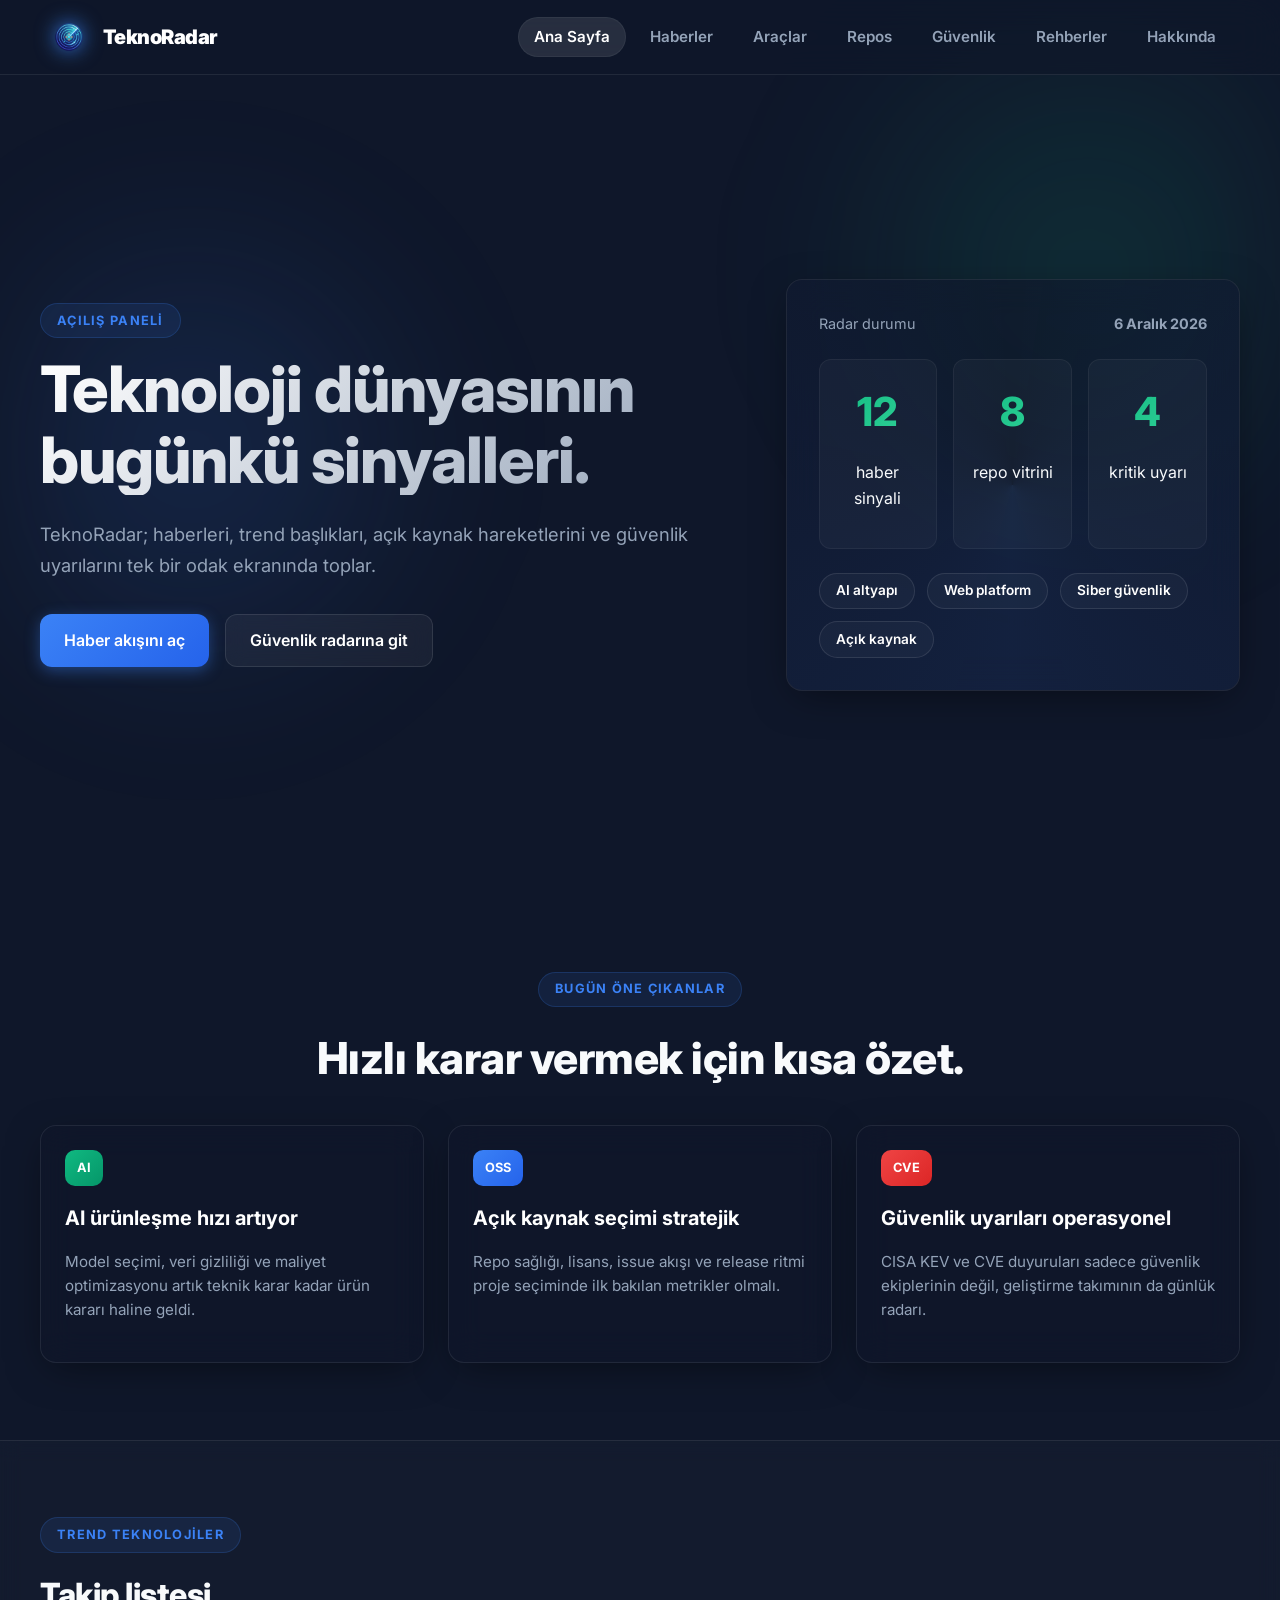
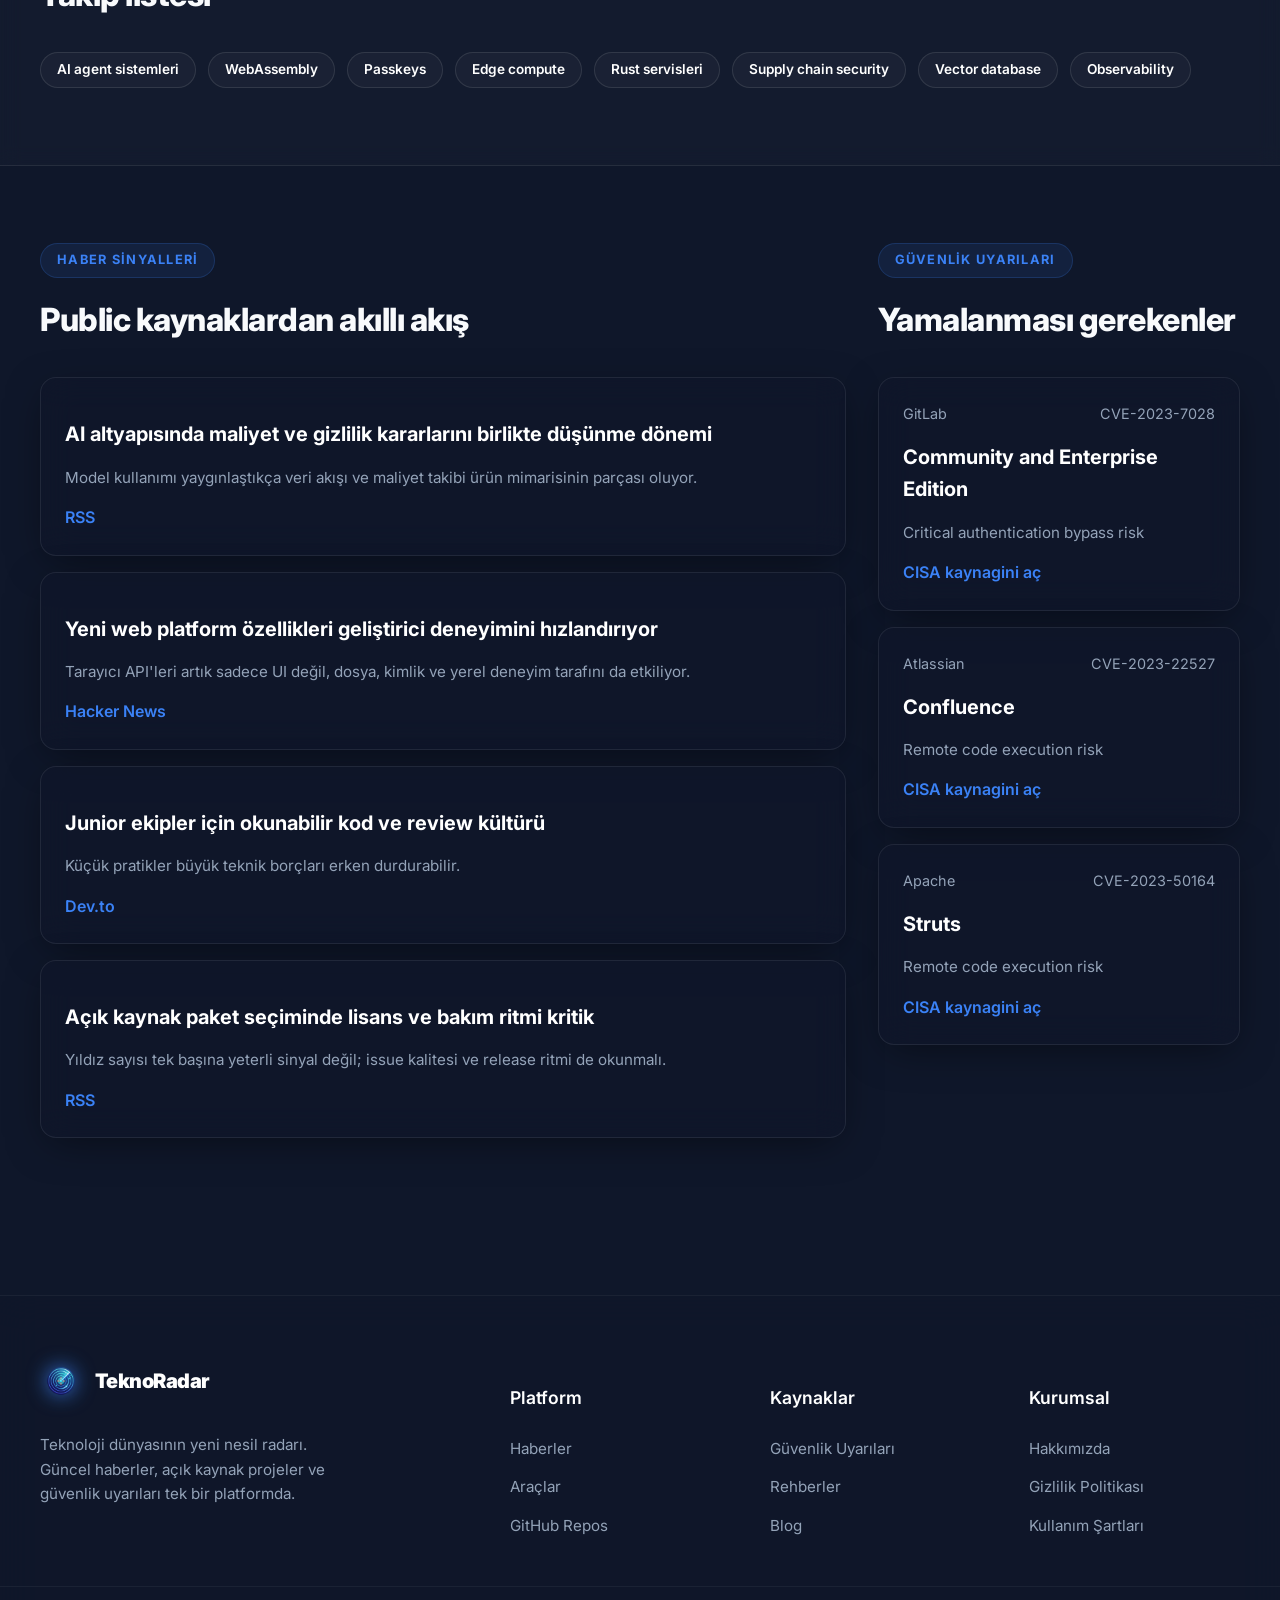
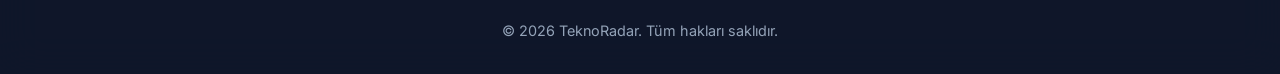
==== commit d186b7b4: "Fix: Correct remaining Turkish character typos" ====
--- a/index.html
+++ b/index.html
@@ -3,7 +3,7 @@
   <head>
     <meta charset="utf-8">
     <meta name="viewport" content="width=device-width, initial-scale=1">
-    <meta name="description" content="TeknoRadar; teknoloji haberleri, açık kaynak projeler, geliştirici araclari ve güvenlik uyarılarını tek ekranda toplayan ücretsiz teknoloji merkezidir.">
+    <meta name="description" content="TeknoRadar; teknoloji haberleri, açık kaynak projeler, geliştirici araçları ve güvenlik uyarılarını tek ekranda toplayan ücretsiz teknoloji merkezidir.">
     <meta property="og:title" content="TeknoRadar">
     <meta property="og:description" content="Bugünün teknoloji sinyallerini, açık kaynak projelerini ve güvenlik uyarılarını tek panelde takip edin.">
     <meta property="og:type" content="website">
@@ -37,14 +37,14 @@
       <section class="hero hero-dashboard">
         <div class="hero-copy">
           <p class="eyebrow">Açılış paneli</p>
-          <h1>Teknoloji dünyasının bugunku sinyalleri.</h1>
-          <p class="hero-text">TeknoRadar; haberleri, trend başlıkları, açık kaynak hareketlerini ve güvenlik uyarılarını tek bir odak ekraninda toplar.</p>
+          <h1>Teknoloji dünyasının bugünkü sinyalleri.</h1>
+          <p class="hero-text">TeknoRadar; haberleri, trend başlıkları, açık kaynak hareketlerini ve güvenlik uyarılarını tek bir odak ekranında toplar.</p>
           <div class="hero-actions">
             <a class="button primary" href="pages/haberler.html">Haber akışını aç</a>
-            <a class="button ghost" href="pages/guvenlik.html">Güvenlik radarina git</a>
+            <a class="button ghost" href="pages/guvenlik.html">Güvenlik radarına git</a>
           </div>
         </div>
-        <aside class="signal-board" aria-label="Canli teknoloji ozeti">
+        <aside class="signal-board" aria-label="Canlı teknoloji özeti">
           <div class="signal-board-header">
             <span>Radar durumu</span>
             <strong data-current-date>Bugün</strong>
@@ -81,17 +81,17 @@
           <article class="feature-card accent-green">
             <span class="icon-chip" aria-hidden="true">AI</span>
             <h3>AI ürünleşme hızı artıyor</h3>
-            <p>Model seçimi, veri gizliliği ve maliyet optimizasyonu artik teknik karar kadar ürün kararı haline geldi.</p>
+            <p>Model seçimi, veri gizliliği ve maliyet optimizasyonu artık teknik karar kadar ürün kararı haline geldi.</p>
           </article>
           <article class="feature-card accent-blue">
             <span class="icon-chip" aria-hidden="true">OSS</span>
             <h3>Açık kaynak seçimi stratejik</h3>
-            <p>Repo sagligi, lisans, issue akışı ve release ritmi proje seciminde ilk bakilan metrikler olmali.</p>
+            <p>Repo sağlığı, lisans, issue akışı ve release ritmi proje seçiminde ilk bakılan metrikler olmalı.</p>
           </article>
           <article class="feature-card accent-red">
             <span class="icon-chip" aria-hidden="true">CVE</span>
             <h3>Güvenlik uyarıları operasyonel</h3>
-            <p>CISA KEV ve CVE duyurulari sadece güvenlik ekiplerinin değil, gelistirme takımının da günlük radarı.</p>
+            <p>CISA KEV ve CVE duyuruları sadece güvenlik ekiplerinin değil, geliştirme takımının da günlük radarı.</p>
           </article>
         </div>
       </section>
@@ -108,19 +108,19 @@
         <div>
           <div class="section-heading compact">
             <p class="eyebrow">Haber sinyalleri</p>
-            <h2>Public kaynaklardan akilli akis</h2>
+            <h2>Public kaynaklardan akıllı akış</h2>
           </div>
           <div class="stack-list" data-home-news>
-            <p class="loading">Haberler yukleniyor...</p>
+            <p class="loading">Haberler yükleniyor...</p>
           </div>
         </div>
         <div>
           <div class="section-heading compact">
             <p class="eyebrow">Güvenlik uyarıları</p>
-            <h2>Yamalanmasi gerekenler</h2>
+            <h2>Yamalanması gerekenler</h2>
           </div>
           <div class="stack-list" data-home-security>
-            <p class="loading">Güvenlik verileri yukleniyor...</p>
+            <p class="loading">Güvenlik verileri yükleniyor...</p>
           </div>
         </div>
       </section>
